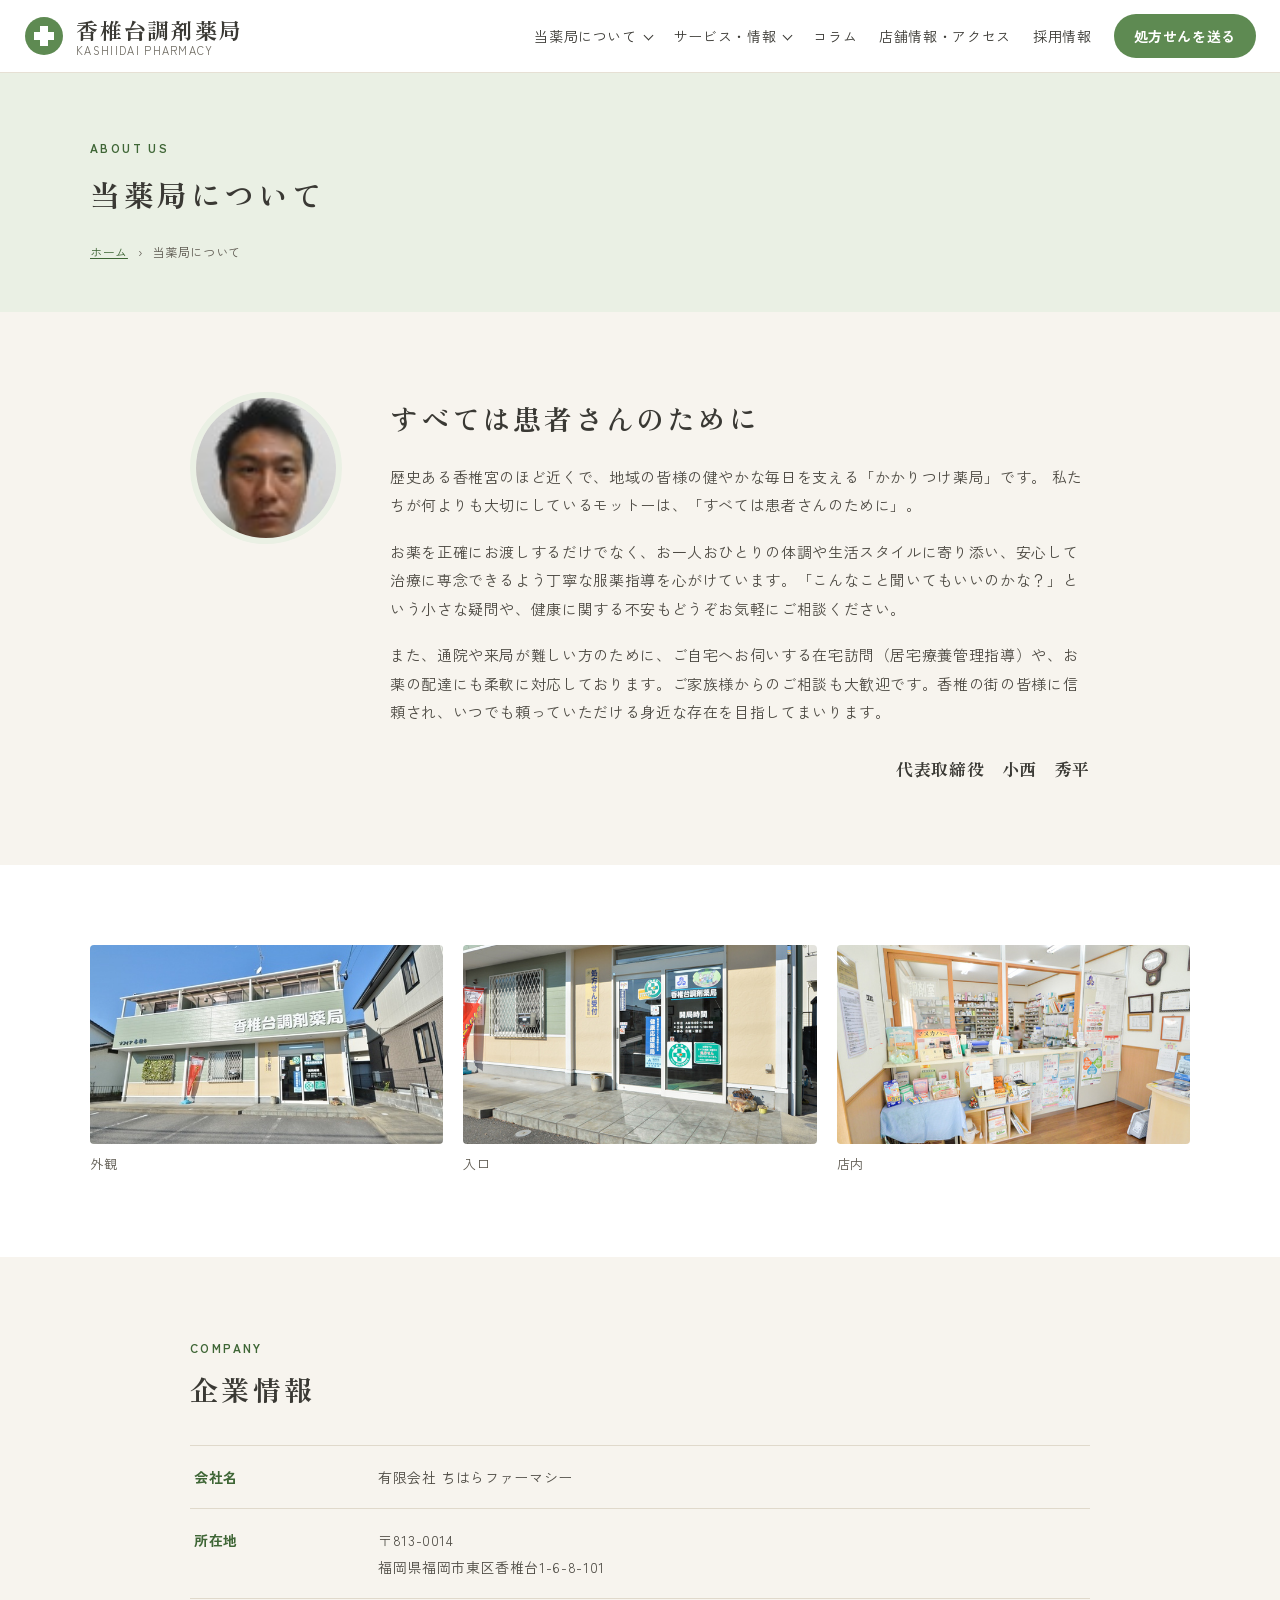
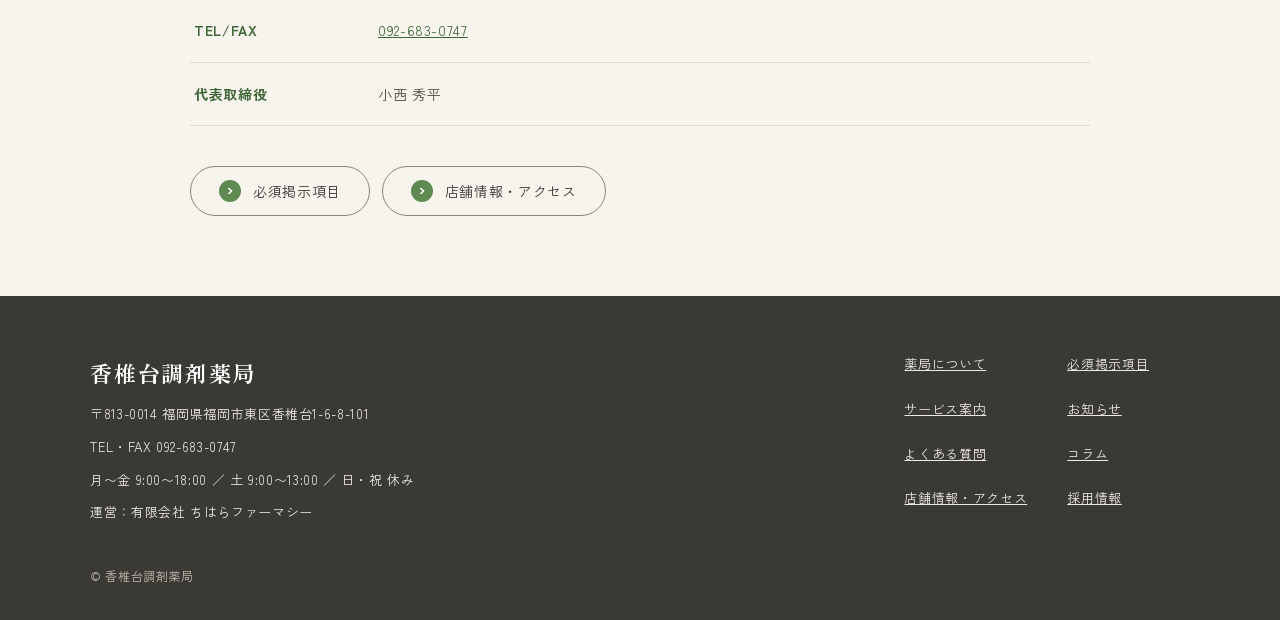
==== about.html @ bf38a9e5 "複数ページ構成に変更、先方の修正依頼を反映 - 処方せんの事前送信をトップの上部へ移動、LINEのQRとコラム誘導を追加 - 「当薬局の取り組み」を追加（分包機・錠剤チェックの写真を円形で表示） - " ====
<!doctype html>
<html lang="ja">
<head>
<meta charset="utf-8">
<meta name="viewport" content="width=device-width, initial-scale=1">
<title>当薬局について｜香椎台調剤薬局</title>
<meta name="description" content="香椎宮のほど近くにある、香椎台調剤薬局のごあいさつと企業情報です。">
<link rel="preconnect" href="https://fonts.googleapis.com">
<link href="https://fonts.googleapis.com/css2?family=Zen+Old+Mincho:wght@500;700&family=Zen+Kaku+Gothic+New:wght@400;500;700&display=swap" rel="stylesheet">
<link rel="stylesheet" href="css/style.css">
<script src="js/main.js" defer></script>
</head>
<body>
<div class="page">

  <!-- Header -->
  <header class="site-header">
    <div class="site-header__inner">
      <a href="index.html" class="logo">
        <svg width="40" height="40" viewBox="0 0 40 40" aria-hidden="true"><circle cx="20" cy="20" r="19" fill="var(--accent)"></circle><path d="M16 10h8v6h6v8h-6v6h-8v-6h-6v-8h6z" fill="#FFFFFF"></path></svg>
        <span class="logo__text">
          <span class="logo__name">香椎台調剤薬局</span>
          <span class="logo__sub">KASHIIDAI PHARMACY</span>
        </span>
      </a>
      <button type="button" class="menu-toggle" aria-expanded="false" aria-controls="global-nav" aria-label="メニューを開く">
        <span class="menu-toggle__bar"></span>
        <span class="menu-toggle__bar"></span>
        <span class="menu-toggle__bar"></span>
      </button>
      <nav id="global-nav" aria-label="メインメニュー" class="global-nav">
        <div class="nav-group">
          <a href="about.html" class="nav-group__label">当薬局について</a>
          <div class="nav-group__menu">
            <a href="about.html" aria-current="page">薬局について</a>
            <a href="notices.html">必須掲示項目</a>
          </div>
        </div>
        <div class="nav-group">
          <a href="services.html" class="nav-group__label">サービス・情報</a>
          <div class="nav-group__menu">
            <a href="services.html">サービス案内</a>
            <a href="news.html">お知らせ</a>
            <a href="faq.html">よくある質問</a>
          </div>
        </div>
        <a href="column.html">コラム</a>
        <a href="access.html">店舗情報・アクセス</a>
        <a href="recruit.html">採用情報</a>
        <a href="index.html#prescription" class="global-nav__cta">処方せんを送る</a>
      </nav>
    </div>
  </header>

  <section class="page-hero">
    <div class="page-hero__inner">
      <p class="eyebrow">ABOUT US</p>
      <h1 class="section-title page-hero__title">当薬局について</h1>
      <ol class="breadcrumb">
        <li><a href="index.html">ホーム</a></li>
        <li aria-current="page">当薬局について</li>
      </ol>
    </div>
  </section>

  <section class="content">
    <div class="content__inner">
      <div class="greeting">
        <figure class="greeting__photo">
          <img src="images/ceo.jpg" alt="代表取締役 小西 秀平" width="71" height="103">
        </figure>
        <div class="greeting__body">
          <h2 class="section-title section-title--sm greeting__title">すべては患者さんのために</h2>
          <p class="text">歴史ある香椎宮のほど近くで、地域の皆様の健やかな毎日を支える「かかりつけ薬局」です。 私たちが何よりも大切にしているモットーは、「すべては患者さんのために」。</p>
          <p class="text">お薬を正確にお渡しするだけでなく、お一人おひとりの体調や生活スタイルに寄り添い、安心して治療に専念できるよう丁寧な服薬指導を心がけています。「こんなこと聞いてもいいのかな？」という小さな疑問や、健康に関する不安もどうぞお気軽にご相談ください。</p>
          <p class="text">また、通院や来局が難しい方のために、ご自宅へお伺いする在宅訪問（居宅療養管理指導）や、お薬の配達にも柔軟に対応しております。ご家族様からのご相談も大歓迎です。香椎の街の皆様に信頼され、いつでも頼っていただける身近な存在を目指してまいります。</p>
          <p class="greeting__sign">代表取締役　小西　秀平</p>
        </div>
      </div>
    </div>
  </section>

  <section class="content content--tint">
    <div class="content__inner content__inner--wide">
      <ul class="gallery">
        <li><img src="images/pharmacy1.jpg" alt="香椎台調剤薬局の外観" width="600" height="337"><span>外観</span></li>
        <li><img src="images/pharmacy2.jpg" alt="香椎台調剤薬局の入口" width="600" height="337"><span>入口</span></li>
        <li><img src="images/pharmacy3.jpg" alt="香椎台調剤薬局の店内" width="600" height="337"><span>店内</span></li>
      </ul>
    </div>
  </section>

  <section class="content">
    <div class="content__inner">
      <div class="content__head">
        <p class="eyebrow">COMPANY</p>
        <h2 class="section-title section-title--sm section-title--spaced">企業情報</h2>
      </div>
      <dl class="info-table">
        <div class="info-table__row">
          <dt>会社名</dt>
          <dd>有限会社 ちはらファーマシー</dd>
        </div>
        <div class="info-table__row">
          <dt>所在地</dt>
          <dd>〒813-0014<br>福岡県福岡市東区香椎台1-6-8-101</dd>
        </div>
        <div class="info-table__row">
          <dt>TEL/FAX</dt>
          <dd><a href="tel:0926830747">092-683-0747</a></dd>
        </div>
        <div class="info-table__row">
          <dt>代表取締役</dt>
          <dd>小西 秀平</dd>
        </div>
      </dl>
      <div class="content__links">
        <a href="notices.html" class="btn-outline">
          <span class="btn-outline__icon"><svg width="12" height="12" viewBox="0 0 24 24" fill="none" stroke="#FFFFFF" stroke-width="3" aria-hidden="true"><path d="M9 6l6 6-6 6"></path></svg></span>
          必須掲示項目
        </a>
        <a href="access.html" class="btn-outline">
          <span class="btn-outline__icon"><svg width="12" height="12" viewBox="0 0 24 24" fill="none" stroke="#FFFFFF" stroke-width="3" aria-hidden="true"><path d="M9 6l6 6-6 6"></path></svg></span>
          店舗情報・アクセス
        </a>
      </div>
    </div>
  </section>

  <!-- Footer -->
  <footer class="site-footer">
    <div class="site-footer__inner">
      <div class="site-footer__info">
        <span class="site-footer__name">香椎台調剤薬局</span>
        <span>〒813-0014 福岡県福岡市東区香椎台1-6-8-101</span>
        <span>TEL・FAX 092-683-0747</span>
        <span>月〜金 9:00〜18:00 ／ 土 9:00〜13:00 ／ 日・祝 休み</span>
        <span>運営：有限会社 ちはらファーマシー</span>
      </div>
      <nav aria-label="フッターメニュー" class="footer-nav">
        <a href="about.html">薬局について</a>
        <a href="notices.html">必須掲示項目</a>
        <a href="services.html">サービス案内</a>
        <a href="news.html">お知らせ</a>
        <a href="faq.html">よくある質問</a>
        <a href="column.html">コラム</a>
        <a href="access.html">店舗情報・アクセス</a>
        <a href="recruit.html">採用情報</a>
      </nav>
    </div>
    <p class="site-footer__copy">© 香椎台調剤薬局</p>
  </footer>

</div>
</body>
</html>
---- css/style.css ----
/* =========================================================
   香椎台調剤薬局 スタイルシート
   ========================================================= */

/* ---------- Base ---------- */
:root{--accent:#5E8A52} /* メインカラーはここを変えるだけで全体に反映 */
html{
  scroll-behavior:smooth;
  -webkit-text-size-adjust:100%; /* iPhone横向き時の文字拡大を防ぐ */
}
body{margin:0;background:#F7F4EE}
/* :where() で詳細度を0にし、ボタン等のクラス指定の色を優先させる */
:where(a){color:#3F6636}
:where(a:hover){color:#2C4A26}

.page{
  font-family:'Zen Kaku Gothic New',sans-serif;
  color:#3A3934;
  background:#F7F4EE;
  line-height:1.9;
  letter-spacing:0.04em;
  position:relative;
  overflow:hidden;
  overflow-wrap:break-word;
}

/* ---------- Common parts ---------- */
.eyebrow{
  margin:0;
  font-size:12px;
  font-weight:700;
  letter-spacing:0.2em;
  color:#3F6636;
}

.section-title{
  margin:0;
  font-family:'Zen Old Mincho',serif;
  font-size:30px;
  font-weight:700;
  letter-spacing:0.12em;
}
.section-title--sm{font-size:28px}
.section-title--spaced{margin-top:4px}

.text{
  margin:0;
  font-size:15px;
  color:#4D4A43;
}

/* 矢印付きの枠線ボタン */
.btn-outline{
  display:inline-flex;
  align-items:center;
  gap:12px;
  min-height:48px;
  padding:0 28px;
  border:1px solid #8C8578;
  border-radius:999px;
  color:#3A3934;
  text-decoration:none;
  font-size:14px;
}
.btn-outline__icon{
  width:22px;
  height:22px;
  border-radius:50%;
  background:var(--accent);
  display:inline-flex;
  align-items:center;
  justify-content:center;
}

/* 塗りボタン */
.btn-primary{
  display:inline-flex;
  align-items:center;
  min-height:48px;
  padding:0 28px;
  border-radius:999px;
  background:var(--accent);
  color:#FFFFFF;
  text-decoration:none;
  font-weight:700;
  font-size:14px;
}

/* 写真差し替え用のプレースホルダー */
.photo-placeholder{
  border-radius:4px;
  display:flex;
  flex-direction:column;
  align-items:center;
  justify-content:center;
  gap:8px;
  font-size:13px;
}

/* ---------- Header ---------- */
.site-header{
  background:#FFFFFF;
  border-bottom:1px solid #E6E0D4;
}
.site-header__inner{
  max-width:1240px;
  margin:0 auto;
  padding:14px 24px;
  display:flex;
  flex-wrap:wrap;
  align-items:center;
  justify-content:space-between;
  gap:12px 24px;
}
.logo{
  display:flex;
  align-items:center;
  gap:12px;
  text-decoration:none;
  color:#3A3934;
}
.logo__text{
  display:flex;
  flex-direction:column;
  line-height:1.3;
}
.logo__name{
  font-family:'Zen Old Mincho',serif;
  font-size:22px;
  font-weight:700;
  letter-spacing:0.08em;
}
.logo__sub{
  font-size:11px;
  color:#6B675E;
  letter-spacing:0.12em;
}
.global-nav{
  display:flex;
  flex-wrap:wrap;
  align-items:center;
  gap:4px 22px;
  font-size:14px;
}
.global-nav a{
  color:#3A3934;
  text-decoration:none;
}
.global-nav a[aria-current="page"]{color:#3F6636;font-weight:700}

/* ドロップダウン（PC：ホバー・フォーカスで表示） */
.nav-group{position:relative}
.nav-group__label::after{
  content:"";
  display:inline-block;
  width:6px;
  height:6px;
  margin:0 0 3px 8px;
  border-right:1.5px solid currentColor;
  border-bottom:1.5px solid currentColor;
  transform:rotate(45deg);
}
.nav-group__menu{
  position:absolute;
  top:100%;
  left:-20px;
  z-index:10;
  min-width:190px;
  padding:10px 0;
  background:#FFFFFF;
  border:1px solid #E6E0D4;
  border-radius:4px;
  box-shadow:0 8px 24px rgba(58,57,52,0.08);
  display:flex;
  flex-direction:column;
  visibility:hidden;
  opacity:0;
  transition:opacity .15s,visibility .15s;
}
.nav-group__menu a{padding:8px 20px}
.nav-group__menu a:hover{background:#F2F5EE}
.nav-group:hover .nav-group__menu,
.nav-group:focus-within .nav-group__menu{
  visibility:visible;
  opacity:1;
}

.global-nav .global-nav__cta{
  display:inline-flex;
  align-items:center;
  gap:6px;
  min-height:44px;
  padding:0 20px;
  border-radius:999px;
  background:var(--accent);
  color:#FFFFFF;
  font-weight:700;
}

/* ハンバーガーボタン（PCでは非表示） */
.menu-toggle{
  display:none;
  flex-direction:column;
  align-items:center;
  justify-content:center;
  gap:5px;
  width:44px;
  height:44px;
  padding:0;
  border:none;
  background:none;
  cursor:pointer;
}
.menu-toggle__bar{
  display:block;
  width:24px;
  height:2px;
  border-radius:2px;
  background:#3A3934;
  transition:transform .25s,opacity .25s;
}
.menu-toggle[aria-expanded="true"] .menu-toggle__bar:nth-child(1){transform:translateY(7px) rotate(45deg)}
.menu-toggle[aria-expanded="true"] .menu-toggle__bar:nth-child(2){opacity:0}
.menu-toggle[aria-expanded="true"] .menu-toggle__bar:nth-child(3){transform:translateY(-7px) rotate(-45deg)}

/* ---------- Hero ---------- */
.hero{padding:24px 24px 0}
.hero__inner{
  max-width:1240px;
  margin:0 auto;
  position:relative;
  border-radius:6px;
  overflow:hidden;
  height:560px;
  background:#DCE9F0;
}
.hero__img{
  position:absolute;
  inset:0;
  width:100%;
  height:100%;
  object-fit:cover;
  display:block;
}
.hero__copy{
  position:absolute;
  top:56px;
  left:56px;
  display:flex;
  flex-direction:column;
  gap:14px;
  font-family:'Zen Old Mincho',serif;
  font-weight:700;
  font-size:clamp(18px,4.6vw,34px);
  line-height:1.5;
  letter-spacing:0.14em;
  color:#2F3A2C;
}
.hero__copy span{
  background:rgba(255,255,255,0.88);
  padding:4px 16px;
  align-self:flex-start;
}
.hero__badge{
  position:absolute;
  right:40px;
  bottom:36px;
  width:128px;
  height:128px;
  border-radius:50%;
  background:#FFFFFF;
  border:2px solid var(--accent);
  display:flex;
  flex-direction:column;
  align-items:center;
  justify-content:center;
  text-align:center;
  line-height:1.4;
}
.hero__badge-lead{font-size:12px;color:#4D4A43}
.hero__badge-title{
  font-family:'Zen Old Mincho',serif;
  font-size:22px;
  font-weight:700;
  color:#3F6636;
}
.hero__badge-count{font-size:13px;font-weight:700;color:#3A3934}

/* ---------- Quick info bar ---------- */
.quick-info{
  max-width:1240px;
  margin:0 auto;
  padding:0 24px;
}
.quick-info__grid{
  display:grid;
  grid-template-columns:repeat(auto-fit,minmax(min(220px,100%),1fr));
  border-bottom:1px solid #E0D9CB;
  font-size:14px;
}
.quick-info__item{
  display:flex;
  align-items:center;
  justify-content:center;
  gap:10px;
  min-height:60px;
  color:#3A3934;
  text-decoration:none;
}

/* ---------- About ---------- */
.about{
  max-width:1100px;
  margin:0 auto;
  padding:110px 24px 120px;
}
.about__grid{
  display:grid;
  grid-template-columns:repeat(auto-fit,minmax(min(320px,100%),1fr));
  gap:56px;
  align-items:center;
}
.about__photos{
  position:relative;
  min-height:420px;
}
.about__photo-main,
.about__photo-sub{
  display:block;
  object-fit:cover;
  border-radius:4px;
}
.about__photo-main{
  position:absolute;
  top:0;
  left:40px;
  width:calc(100% - 40px);
  height:270px;
  background:#DCE5D6;
}
.about__photo-sub{
  position:absolute;
  bottom:0;
  left:0;
  width:58%;
  height:190px;
  background:#E8DFD0;
  border:6px solid #F7F4EE;
}
.about__body{
  display:flex;
  flex-direction:column;
  gap:24px;
}
.about__title{
  line-height:1.7;
  letter-spacing:0.1em;
}
.about__body .btn-outline{align-self:flex-start}

/* ---------- Services ---------- */
.services{padding:0 24px 120px}
.services__panel{
  max-width:1100px;
  margin:0 auto;
  background:#ECE6DA;
  border-radius:4px;
  padding:72px clamp(24px,6vw,72px);
}
.services__head{
  display:flex;
  flex-wrap:wrap;
  justify-content:space-between;
  align-items:flex-end;
  gap:24px;
  margin-bottom:40px;
}
.services__heading{
  display:flex;
  flex-direction:column;
  gap:6px;
}
.services__lead{
  margin:0;
  max-width:440px;
  font-size:14px;
  color:#4D4A43;
}
.service-list{
  display:grid;
  grid-template-columns:repeat(auto-fit,minmax(min(200px,100%),1fr));
  gap:16px;
}
.service-item{
  display:flex;
  align-items:center;
  gap:14px;
  min-height:76px;
  padding:0 20px;
  background:#FFFFFF;
  border-radius:4px;
  font-size:15px;
  font-weight:500;
}
.service-item__icon{
  flex:none;
  width:40px;
  height:40px;
  border-radius:50%;
  background:#EEF3EA;
  display:flex;
  align-items:center;
  justify-content:center;
}
.services__more{
  display:flex;
  justify-content:center;
  margin-top:40px;
}
.services__more .btn-outline{
  padding:0 32px;
  background:#F7F4EE;
}

/* ---------- Points (当薬局のこだわり) ---------- */
.points{
  background:#EAF0E4;
  padding:100px 24px 110px;
}
.points__inner{
  max-width:1100px;
  margin:0 auto;
}
.points__head{
  text-align:center;
  margin-bottom:52px;
}
.point-list{
  display:grid;
  grid-template-columns:repeat(auto-fit,minmax(min(280px,100%),1fr));
  gap:32px;
}
.point{
  display:flex;
  flex-direction:column;
  align-items:center;
  text-align:center;
}
.point__photo{
  width:100%;
  aspect-ratio:4 / 3;
  color:#4A5246;
}
.point__photo--green{background:#DCE5D6}
.point__photo--beige{background:#E8DFD0}
.point__photo--gray{background:#DFE6E3}
.point__num{
  margin-top:-26px;
  width:52px;
  height:52px;
  border-radius:50%;
  background:var(--accent);
  color:#FFFFFF;
  display:flex;
  align-items:center;
  justify-content:center;
  font-family:'Zen Old Mincho',serif;
  font-size:18px;
  font-weight:700;
  border:4px solid #EAF0E4;
}
.point__title{
  margin:14px 0 10px;
  font-family:'Zen Old Mincho',serif;
  font-size:21px;
  font-weight:700;
  letter-spacing:0.1em;
}
.point__text{
  margin:0;
  font-size:14px;
  text-align:left;
  color:#4D4A43;
}

/* ---------- Prescription ---------- */
.prescription{
  background:#ECE6DA;
  padding:110px 24px;
}
.prescription__grid{
  max-width:1100px;
  margin:0 auto;
  display:grid;
  grid-template-columns:repeat(auto-fit,minmax(min(400px,100%),1fr));
  gap:24px;
}
.prescription__head{
  grid-column:1 / -1;
  text-align:center;
  margin-bottom:20px;
}
.prescription__head .section-title{margin:4px 0 10px}
.send-card{
  background:#FFFFFF;
  border:1px solid #E0D9CB;
  border-radius:4px;
  padding:36px;
  display:flex;
  flex-direction:column;
  gap:14px;
}
.send-card__title{
  margin:0;
  font-size:18px;
  font-weight:700;
}
.send-card__text{
  margin:0;
  font-size:14px;
  color:#4D4A43;
}
.send-card .btn-primary{align-self:flex-start}
.send-card__note{
  margin:-8px 0 0;
  font-size:13px;
  color:#5E5A51;
}
.send-card__fax{
  margin:0;
  font-family:'Zen Old Mincho',serif;
  font-size:26px;
  font-weight:700;
  color:#3F6636;
}
.send-card__qr{
  display:block;
  width:100%;
  max-width:260px;
  height:auto;
}

/* LINEコラムへの誘導バナー */
.column-banner{
  grid-column:1 / -1;
  display:flex;
  flex-wrap:wrap;
  align-items:center;
  gap:8px 20px;
  padding:22px 28px;
  background:#FFFFFF;
  border:1px solid #E0D9CB;
  border-left:4px solid var(--accent);
  border-radius:4px;
  color:#3A3934;
  text-decoration:none;
}
.column-banner__label{
  font-size:12px;
  font-weight:700;
  letter-spacing:0.2em;
  color:#3F6636;
}
.column-banner__title{
  flex:1 1 320px;
  font-weight:700;
  font-size:15px;
}
.column-banner__more{
  font-size:13px;
  color:#3F6636;
}
.column-banner__more::after{content:" →"}

/* ---------- Hours + Access ---------- */
.hours{
  background:#FFFFFF;
  padding:100px 24px;
}
.hours__grid{
  max-width:1100px;
  margin:0 auto;
  display:grid;
  grid-template-columns:repeat(auto-fit,minmax(min(320px,100%),1fr));
  gap:56px;
}
.info-block{
  display:flex;
  flex-direction:column;
  gap:20px;
}
.table-wrap{overflow-x:auto}
.hours-table{
  width:100%;
  min-width:440px;
  border-collapse:collapse;
  font-size:14px;
  text-align:center;
}
.hours-table thead tr{background:#ECE6DA}
.hours-table thead th{padding:12px 4px}
.hours-table thead th:first-child{
  padding:12px 8px;
  font-weight:700;
  text-align:left;
}
.hours-table tbody tr{border-bottom:1px solid #E6E0D4}
.hours-table tbody th{
  padding:14px 8px;
  text-align:left;
  font-weight:500;
}
.hours-table .is-open{color:#3F6636}
.hours-table .is-closed{color:#8C8578}
.hours__notes{
  margin:0;
  padding-left:1.2em;
  font-size:13px;
  color:#5E5A51;
}
.hours__notes li + li{margin-top:4px}
.access-map{
  height:260px;
  border-radius:4px;
  overflow:hidden;
  background:#E3E8DF;
}
.access-map iframe{
  display:block;
  width:100%;
  height:100%;
  border:0;
}
.access-list{
  margin:0;
  display:grid;
  grid-template-columns:88px 1fr;
  gap:8px 16px;
  font-size:14px;
}
.access-list dt{font-weight:700}
.access-list dd{margin:0}

/* ---------- Pharmacy information ---------- */
.info{padding:100px 24px}
.info__inner{
  max-width:900px;
  margin:0 auto;
}
.info__head{
  text-align:center;
  margin-bottom:40px;
}
.info-table{
  margin:0;
  border-top:1px solid #E0D9CB;
  font-size:14px;
}
.info-table__row{
  display:grid;
  grid-template-columns:160px 1fr;
  gap:8px 24px;
  padding:18px 4px;
  border-bottom:1px solid #E0D9CB;
}
.info-table dt{
  font-weight:700;
  color:#3F6636;
}
.info-table dd{
  margin:0;
  color:#4D4A43;
}

/* ---------- News ---------- */
.news{padding:100px 24px}
.news__inner{
  max-width:900px;
  margin:0 auto;
}
.news__head{
  display:flex;
  flex-wrap:wrap;
  justify-content:space-between;
  align-items:flex-end;
  gap:16px;
  margin-bottom:28px;
}
.news__more{font-size:14px}
.news-list{
  list-style:none;
  margin:0;
  padding:0;
  border-top:1px solid #E0D9CB;
}
.news-list li{border-bottom:1px solid #E0D9CB}
.news-list a,
.news-list__row{
  display:flex;
  flex-wrap:wrap;
  align-items:center;
  gap:8px 20px;
  padding:20px 4px;
  color:#3A3934;
  text-decoration:none;
  font-size:15px;
}
.news-list__date{
  font-size:13px;
  color:#5E5A51;
}
.news-list__tag{
  font-size:12px;
  padding:2px 12px;
  border-radius:999px;
  background:#EAF0E4;
  color:#3F6636;
}

/* ---------- Recruit ---------- */
.recruit{padding:100px 24px}
.recruit__banner{
  max-width:1100px;
  margin:0 auto;
  border-radius:4px;
  background:var(--accent);
  color:#FFFFFF;
  padding:48px clamp(24px,6vw,64px);
  display:flex;
  flex-wrap:wrap;
  align-items:center;
  justify-content:space-between;
  gap:24px;
}
.recruit__banner .eyebrow{color:inherit}
.recruit__title{
  margin:4px 0 6px;
  font-size:26px;
  letter-spacing:0.1em;
}
.recruit__text{
  margin:0;
  font-size:14px;
}
.recruit__banner .btn-primary{
  padding:0 32px;
  background:#FFFFFF;
  color:#2F4A29;
}

/* ---------- Footer ---------- */
.site-footer{
  background:#3A3934;
  color:#EDEAE3;
  padding:56px 24px 32px;
}
.site-footer__inner{
  max-width:1100px;
  margin:0 auto;
  display:flex;
  flex-wrap:wrap;
  justify-content:space-between;
  gap:32px;
}
.site-footer__info{
  display:flex;
  flex-direction:column;
  gap:8px;
  font-size:13px;
}
.site-footer__name{
  font-family:'Zen Old Mincho',serif;
  font-size:22px;
  font-weight:700;
  letter-spacing:0.08em;
  color:#FFFFFF;
}
.footer-nav{
  display:grid;
  grid-template-columns:repeat(2,minmax(0,1fr));
  gap:6px 40px;
  font-size:13px;
}
.footer-nav a{color:#EDEAE3}
.site-footer__copy{
  max-width:1100px;
  margin:40px auto 0;
  font-size:12px;
  color:#BDB8AD;
}

/* ---------- Efforts (当薬局の取り組み) ---------- */
.efforts{
  background:#FFFFFF;
  padding:100px 24px 110px;
}
.efforts__inner{
  max-width:1000px;
  margin:0 auto;
}
.efforts__head{
  text-align:center;
  margin-bottom:52px;
}
.efforts__head .section-title{margin-bottom:12px}
.effort-list{
  display:grid;
  grid-template-columns:repeat(auto-fit,minmax(min(360px,100%),1fr));
  gap:48px;
}
.effort{
  display:flex;
  flex-direction:column;
  align-items:center;
}
/* 四角い写真を円形に切り抜いて表示 */
.effort__img{
  display:block;
  width:240px;
  height:240px;
  border-radius:50%;
  object-fit:cover;
  border:6px solid #EAF0E4;
}
.effort__img--right{object-position:78% 50%} /* 計量器と画面が写る位置に寄せる */
.effort__title{
  margin:22px 0 10px;
  font-family:'Zen Old Mincho',serif;
  font-size:21px;
  font-weight:700;
  letter-spacing:0.1em;
  text-align:center;
}
.effort__text{
  margin:0;
  font-size:14px;
  color:#4D4A43;
}

/* ---------- Column ---------- */
.column-list{
  display:grid;
  grid-template-columns:repeat(auto-fit,minmax(min(300px,100%),1fr));
  gap:20px;
}
.column-card{
  display:flex;
  flex-direction:column;
  gap:10px;
  padding:28px;
  background:#FFFFFF;
  border:1px solid #E0D9CB;
  border-radius:4px;
  color:#3A3934;
  text-decoration:none;
}
.column-card:hover{border-color:var(--accent)}
.column-card__cat{
  align-self:flex-start;
  font-size:12px;
  padding:2px 12px;
  border-radius:999px;
  background:#EAF0E4;
  color:#3F6636;
}
.column-card__title{
  font-weight:700;
  font-size:16px;
  line-height:1.7;
}
.column-card__lead{
  font-size:13px;
  color:#5E5A51;
}

/* ---------- 下層ページ共通 ---------- */
.page-hero{
  background:#EAF0E4;
  padding:64px 24px 48px;
}
.page-hero__inner{
  max-width:1100px;
  margin:0 auto;
}
.page-hero__title{margin:6px 0 18px}
.breadcrumb{
  list-style:none;
  margin:0;
  padding:0;
  display:flex;
  flex-wrap:wrap;
  gap:4px 0;
  font-size:12px;
  color:#5E5A51;
}
.breadcrumb li + li::before{
  content:"›";
  margin:0 10px;
}
.content{padding:80px 24px}
.content--tint{background:#FFFFFF}
.content--photo{padding-bottom:0}
.content__inner{
  max-width:900px;
  margin:0 auto;
  display:flex;
  flex-direction:column;
  gap:20px;
}
.content__inner--wide{max-width:1100px}
.content__head{margin-bottom:8px}
.content__lead{margin-bottom:12px}
.content__note{
  margin:12px 0 0;
  font-size:13px;
  color:#5E5A51;
}
.content__links{
  display:flex;
  flex-wrap:wrap;
  gap:12px;
  margin-top:20px;
}
.info-table--wide .info-table__row{grid-template-columns:minmax(0,320px) 1fr}
.info-table__pay{
  display:block;
  width:100%;
  max-width:340px;
  height:auto;
  margin:12px 0;
  border:1px solid #E0D9CB;
}
.info-table__sub{
  display:block;
  font-size:13px;
}

/* 番号付きの手順 */
.steps{
  list-style:none;
  counter-reset:step;
  margin:0;
  padding:0;
  display:flex;
  flex-direction:column;
  gap:12px;
}
.steps li{
  counter-increment:step;
  position:relative;
  padding-left:44px;
}
.steps li::before{
  content:counter(step);
  position:absolute;
  left:0;
  top:2px;
  width:30px;
  height:30px;
  border-radius:50%;
  background:var(--accent);
  color:#FFFFFF;
  font-size:14px;
  font-weight:700;
  line-height:30px;
  text-align:center;
}
.steps--card li{
  padding:16px 20px 16px 64px;
  background:#F7F4EE;
  border-radius:4px;
  font-size:14px;
}
.steps--card li::before{left:20px;top:16px}

/* ---------- 当薬局について ---------- */
.greeting{
  display:grid;
  grid-template-columns:160px 1fr;
  gap:40px;
  align-items:start;
}
.greeting__photo{margin:0}
/* 元画像が小さいため、表示サイズを抑えて粗さを目立たせない */
.greeting__photo img{
  display:block;
  width:140px;
  height:140px;
  border-radius:50%;
  object-fit:cover;
  object-position:50% 20%;
  border:6px solid #EAF0E4;
}
.greeting__body{
  display:flex;
  flex-direction:column;
  gap:18px;
}
.greeting__title{letter-spacing:0.1em}
.greeting__sign{
  margin:8px 0 0;
  text-align:right;
  font-family:'Zen Old Mincho',serif;
  font-size:17px;
  font-weight:700;
}
.gallery{
  list-style:none;
  margin:0;
  padding:0;
  display:grid;
  grid-template-columns:repeat(auto-fit,minmax(min(280px,100%),1fr));
  gap:20px;
}
.gallery li{
  display:flex;
  flex-direction:column;
  gap:8px;
  font-size:13px;
  color:#5E5A51;
}
.gallery img,
.access-photo{
  display:block;
  width:100%;
  height:auto;
  aspect-ratio:16 / 9;
  object-fit:cover;
  border-radius:4px;
}
.access-photo{max-width:720px;margin:0 auto}

/* ---------- 必須掲示項目 ---------- */
.notice-block{
  padding:24px 28px;
  background:#FFFFFF;
  border:1px solid #E0D9CB;
  border-radius:4px;
}
.notice-block__title{
  margin:0 0 8px;
  font-size:17px;
  color:#3F6636;
}

/* ---------- サービス案内 ---------- */
.service-cards{
  display:grid;
  grid-template-columns:repeat(auto-fit,minmax(min(300px,100%),1fr));
  gap:20px;
}
.service-card{
  padding:28px;
  background:#FFFFFF;
  border:1px solid #E0D9CB;
  border-radius:4px;
}
.service-card__num{
  font-family:'Zen Old Mincho',serif;
  font-size:14px;
  font-weight:700;
  color:#3F6636;
}
.service-card__title{
  margin:4px 0 10px;
  font-size:18px;
}
.service-card__text{
  margin:0;
  font-size:14px;
  color:#4D4A43;
}
.pay-box{
  display:grid;
  grid-template-columns:200px 1fr;
  grid-template-areas:"qr logo" "qr text";
  align-items:center;
  gap:12px 32px;
  padding:28px;
  background:#F7F4EE;
  border-radius:4px;
}
.pay-box__logo{
  grid-area:logo;
  display:block;
  width:180px;
  height:auto;
  align-self:end;
}
.pay-box__qr{
  grid-area:qr;
  display:block;
  width:100%;
  height:auto;
  border:1px solid #E0D9CB;
}
.pay-box__text{
  grid-area:text;
  margin:0;
  font-size:14px;
  align-self:start;
}

/* ---------- よくある質問 ---------- */
.faq-group + .faq-group{margin-top:32px}
.faq-group__title{
  margin:0 0 12px;
  padding-left:12px;
  border-left:4px solid var(--accent);
  font-size:18px;
}
.faq{
  background:#FFFFFF;
  border:1px solid #E0D9CB;
  border-radius:4px;
}
.faq + .faq{margin-top:8px}
.faq__q{
  position:relative;
  padding:16px 48px 16px 52px;
  font-weight:700;
  font-size:15px;
  cursor:pointer;
  list-style:none;
}
.faq__q::-webkit-details-marker{display:none}
.faq__q::before{
  content:"Q";
  position:absolute;
  left:20px;
  top:14px;
  font-family:'Zen Old Mincho',serif;
  font-size:18px;
  color:#3F6636;
}
.faq__q::after{
  content:"＋";
  position:absolute;
  right:20px;
  top:16px;
  color:#3F6636;
}
.faq[open] .faq__q::after{content:"−"}
.faq__a{
  position:relative;
  margin:0;
  padding:0 20px 18px 52px;
  font-size:14px;
  color:#4D4A43;
}
.faq__a::before{
  content:"A";
  position:absolute;
  left:20px;
  top:-2px;
  font-family:'Zen Old Mincho',serif;
  font-size:18px;
  color:#8A7B66;
}

/* ---------- コラム記事 ---------- */
.article{padding:64px 24px 100px}
.article__inner{
  max-width:780px;
  margin:0 auto;
}
.article__body{
  margin-top:24px;
  font-size:15px;
}
.article__body p{margin:0 0 1.2em}
.article__body h2{
  margin:2.2em 0 0.8em;
  padding-bottom:8px;
  border-bottom:2px solid #DCE5D6;
  font-family:'Zen Old Mincho',serif;
  font-size:21px;
  letter-spacing:0.08em;
}
.article__body ul{margin:0 0 1.2em;padding-left:1.4em}
.article__body ul li + li{margin-top:6px}
.article__body .steps{margin-bottom:1.2em}
.article__figure{margin:24px 0}
.article__figure img{
  display:block;
  max-width:100%;
  height:auto;
  margin:0 auto;
}
.article__figure--qr img{width:300px}
.article__note{
  margin:40px 0 0;
  padding:16px 20px;
  background:#FFFFFF;
  border-radius:4px;
  font-size:13px;
  color:#5E5A51;
}
.article__back{
  margin-top:40px;
  text-align:center;
}

/* ---------- 採用情報 ---------- */
.job{
  padding:32px;
  background:#FFFFFF;
  border:1px solid #E0D9CB;
  border-radius:4px;
}
.job + .job{margin-top:12px}
.job__title{
  margin:0 0 16px;
  font-family:'Zen Old Mincho',serif;
  font-size:21px;
  letter-spacing:0.08em;
}
.apply{
  margin-top:20px;
  padding:32px;
  background:#EAF0E4;
  border-radius:4px;
  text-align:center;
}
.apply__title{
  margin:0 0 8px;
  font-size:18px;
}
.apply__contact{
  margin:12px 0 0;
  font-size:16px;
  font-weight:700;
}

/* =========================================================
   Responsive
   ========================================================= */

/* ---------- タブレット以下（〜960px）：ハンバーガーメニュー ---------- */
@media (max-width:960px){
  .menu-toggle{display:flex}
  .global-nav{
    display:none;
    width:100%;
    flex-direction:column;
    align-items:stretch;
    gap:0;
    font-size:15px;
    border-top:1px solid #E6E0D4;
  }
  .global-nav.is-open{display:flex}
  .global-nav a{
    padding:14px 4px;
    border-bottom:1px solid #E6E0D4;
  }
  .global-nav .global-nav__cta{
    justify-content:center;
    margin:16px 0 4px;
    border-bottom:none;
  }
  /* ドロップダウンは展開した状態で並べる */
  .global-nav .nav-group__label{
    padding:14px 4px 4px;
    border-bottom:none;
    font-size:12px;
    font-weight:700;
    color:#6B675E;
  }
  .nav-group__label::after{display:none}
  .nav-group__menu{
    position:static;
    min-width:0;
    padding:0;
    border:none;
    border-bottom:1px solid #E6E0D4;
    box-shadow:none;
    visibility:visible;
    opacity:1;
  }
  .global-nav .nav-group__menu a{padding:12px 4px 12px 16px}
  .global-nav .nav-group__menu a:last-child{border-bottom:none}
}

/* ---------- スマートフォン（〜600px）：iPhone / Android ---------- */
@media (max-width:600px){
  /* 共通 */
  .section-title{
    font-size:24px;
    letter-spacing:0.08em;
  }
  .section-title--sm{font-size:23px}
  .text{font-size:14px}

  /* Header */
  .site-header__inner{padding:10px 16px}
  .logo{gap:10px}
  .logo svg{width:34px;height:34px}
  .logo__name{font-size:19px}
  .logo__sub{font-size:10px}

  /* Hero */
  .hero{padding:12px 16px 0}
  .hero__inner{height:420px}
  .hero__copy{
    top:24px;
    left:16px;
    gap:8px;
    font-size:clamp(18px,5.2vw,24px);
    letter-spacing:0.08em;
  }
  .hero__copy span{padding:2px 10px}
  .hero__badge{
    right:16px;
    bottom:16px;
    width:96px;
    height:96px;
  }
  .hero__badge-lead{font-size:10px}
  .hero__badge-title{font-size:17px}
  .hero__badge-count{font-size:11px}

  /* Quick info：3列のまま、アイコンを上に */
  .quick-info{padding:0 16px}
  .quick-info__grid{
    grid-template-columns:repeat(3,minmax(0,1fr));
    font-size:12px;
    letter-spacing:0;
  }
  .quick-info__item{
    flex-direction:column;
    gap:4px;
    min-height:72px;
    padding:8px 2px;
    text-align:center;
    line-height:1.4;
  }

  /* About */
  .about{padding:64px 16px 72px}
  .about__grid{gap:32px}
  .about__photos{min-height:300px}
  .about__photo-main{left:24px;width:calc(100% - 24px);height:200px}
  .about__photo-sub{width:64%;height:140px}
  .about__body{gap:18px}
  .about__title{font-size:clamp(19px,5.4vw,24px)}

  /* Services：2列・アイコンを上に */
  .services{padding:0 16px 72px}
  .services__panel{padding:48px 16px}
  .services__head{gap:16px;margin-bottom:28px}
  .service-list{
    grid-template-columns:repeat(2,minmax(0,1fr));
    gap:10px;
  }
  .service-item{
    flex-direction:column;
    justify-content:center;
    gap:8px;
    min-height:112px;
    padding:14px 8px;
    font-size:14px;
    text-align:center;
    line-height:1.5;
  }
  .services__more{margin-top:28px}

  /* Points */
  .points{padding:64px 16px 72px}
  .points__head{margin-bottom:36px}
  .point-list{gap:40px}
  .point__title{font-size:19px}

  /* News */
  .news{padding:64px 16px}
  .news-list a,
  .news-list__row{
    gap:4px 12px;
    padding:16px 4px;
    font-size:14px;
  }

  /* Prescription */
  .prescription{padding:64px 16px}
  .prescription__grid{gap:16px}
  .prescription__head{margin-bottom:8px}
  .send-card{padding:24px 20px}
  .send-card .btn-primary{
    align-self:stretch;
    justify-content:center;
  }
  .send-card__fax{font-size:22px}
  .send-card__qr{display:none} /* スマホでは自分の画面を読み取れないのでボタンのみ */
  .column-banner{padding:18px 20px}

  /* Hours + Access */
  .hours{padding:64px 16px}
  .hours__grid{gap:56px}
  .hours-table{
    min-width:0;
    font-size:13px;
  }
  .hours-table thead th{padding:10px 2px}
  .hours-table thead th:first-child{padding:10px 6px}
  .hours-table tbody th{padding:12px 6px}
  .access-map{height:240px}

  /* Pharmacy information */
  .info{padding:64px 16px}
  .info__head{margin-bottom:28px}
  .info-table__row{
    grid-template-columns:1fr;
    gap:2px;
    padding:14px 4px;
  }
  .access-list{grid-template-columns:64px 1fr}

  /* Efforts */
  .efforts{padding:64px 16px 72px}
  .efforts__head{margin-bottom:36px}
  .effort-list{gap:40px}
  .effort__img{width:200px;height:200px}
  .effort__title{font-size:19px}

  /* Column */
  .column-card{padding:22px 20px}

  /* 下層ページ */
  .page-hero{padding:40px 16px 32px}
  .content{padding:56px 16px}
  .content--photo{padding-bottom:0}
  .info-table--wide .info-table__row{grid-template-columns:1fr}
  .steps--card li{padding:14px 16px 14px 56px}
  .steps--card li::before{left:14px;top:14px}
  .greeting{
    grid-template-columns:1fr;
    gap:24px;
    justify-items:center;
  }
  .greeting__photo img{width:120px;height:120px}
  .notice-block{padding:20px}
  .service-card{padding:22px 20px}
  .pay-box{
    grid-template-columns:1fr;
    grid-template-areas:"logo" "text" "qr";
    justify-items:center;
    padding:24px 16px;
    text-align:center;
  }
  .pay-box__qr{max-width:220px}
  .faq__q{padding:14px 40px 14px 44px;font-size:14px}
  .faq__q::before{left:16px;top:12px}
  .faq__q::after{right:14px;top:14px}
  .faq__a{padding:0 16px 16px 44px}
  .faq__a::before{left:16px}
  .article{padding:40px 16px 72px}
  .article__body{font-size:14px}
  .article__body h2{font-size:19px}
  .job{padding:24px 16px}
  .job__title{font-size:18px}
  .apply{padding:24px 16px}

  /* Recruit */
  .recruit{padding:64px 16px}
  .recruit__banner{padding:36px 20px}
  .recruit__title{
    font-size:18px;
    letter-spacing:0.04em;
  }
  .recruit__banner .btn-primary{
    width:100%;
    justify-content:center;
  }

  /* Footer */
  .site-footer{padding:48px 16px 28px}
  .footer-nav{gap:6px 24px}
  .site-footer__copy{margin-top:32px}
}

/* ---------- 小さめのスマートフォン（〜360px）：iPhone SE・小型Android ---------- */
@media (max-width:360px){
  .service-item{
    font-size:13px;
    letter-spacing:0;
  }
  .send-card__fax{font-size:19px}
}
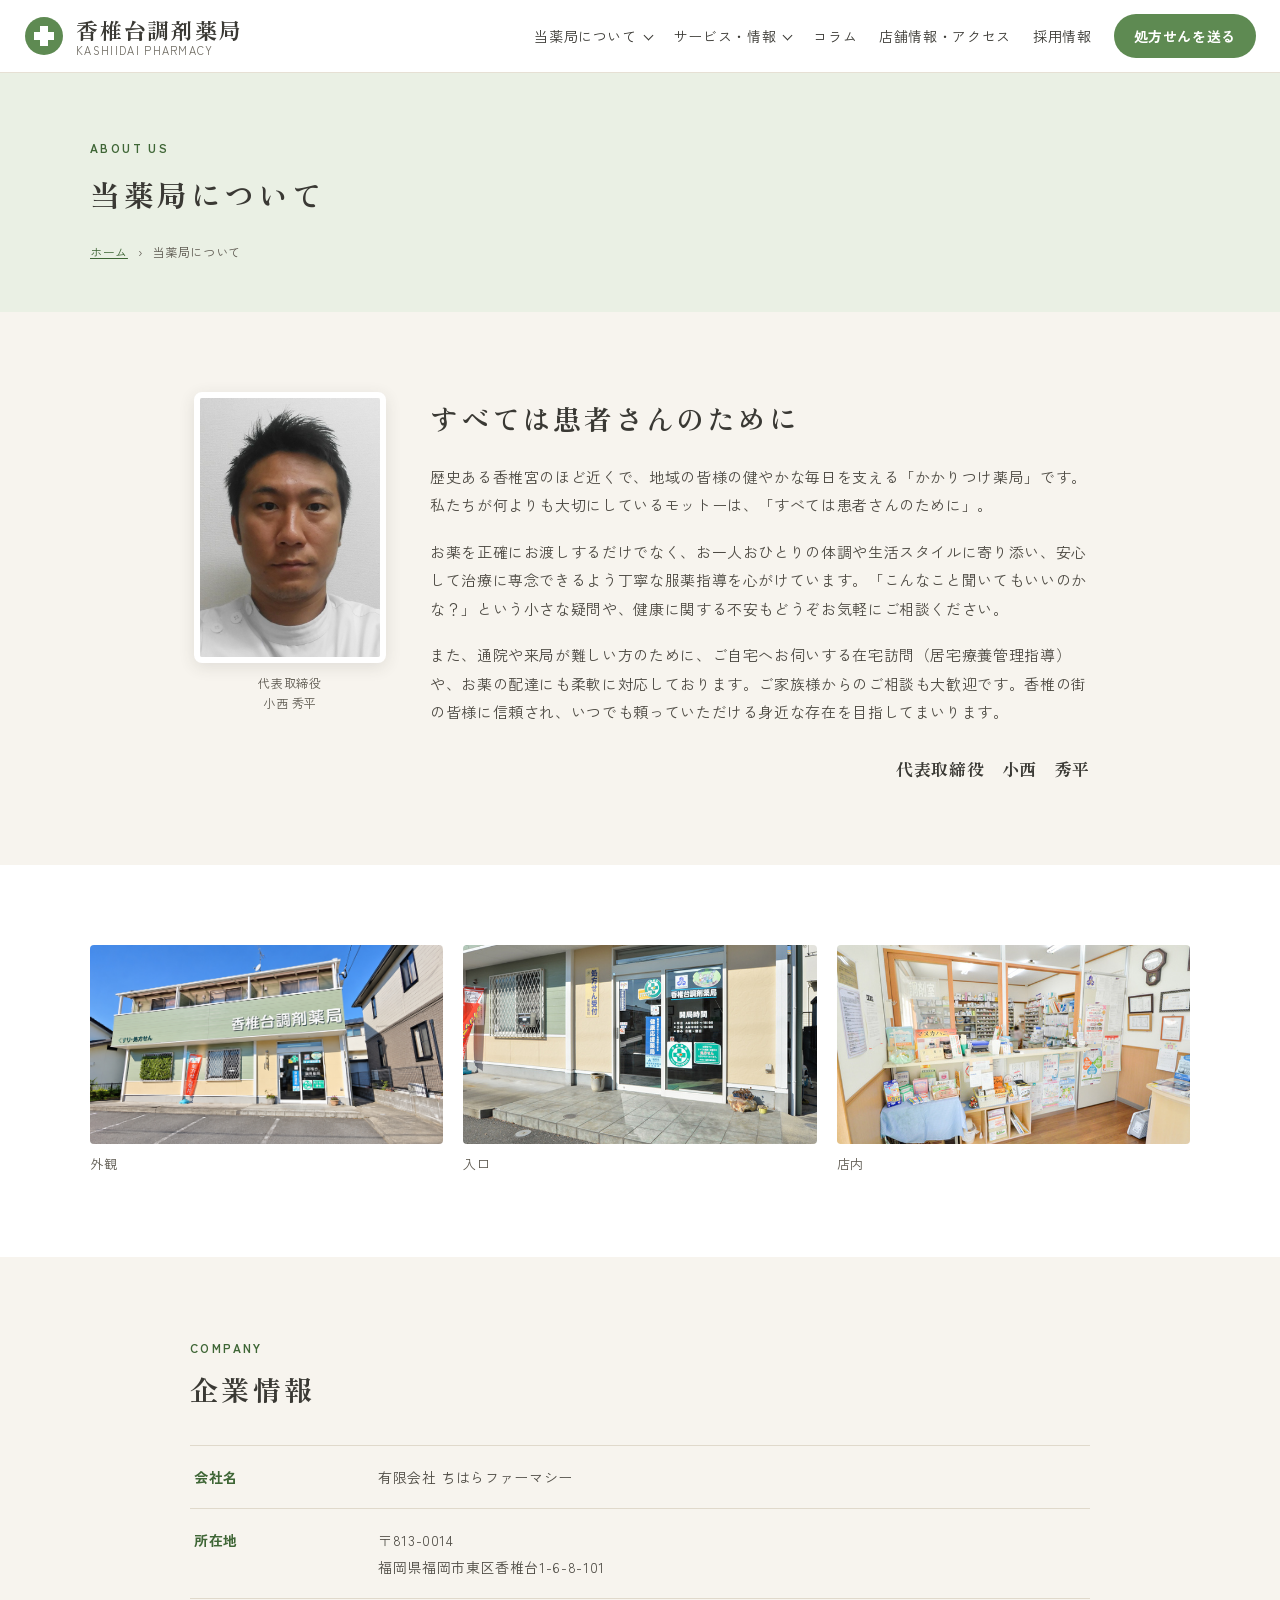
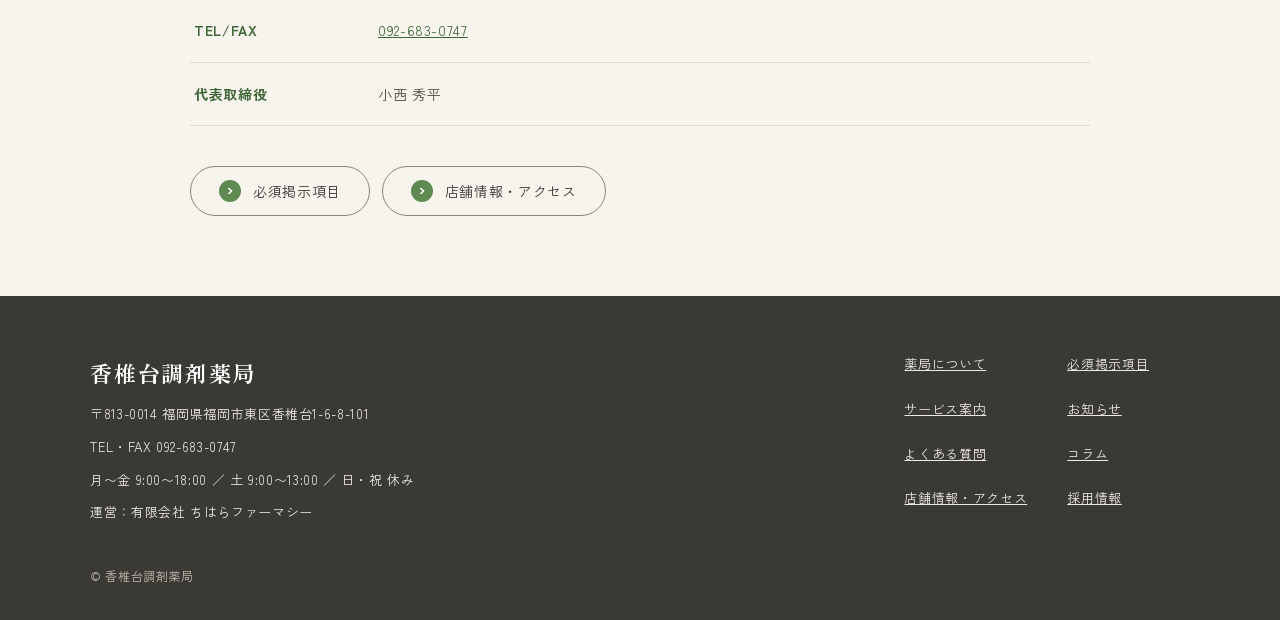
==== commit bb7fe7f8: "こだわりの写真を追加、代表写真の表示を改善 - 「当薬局のこだわり」の仮置き枠を写真（point1〜3）に差し替え、「※写真はイメージです」を追記 - 代表の写真を高解像度の画像に差し替え、丸形から縦" ====
--- a/about.html
+++ b/about.html
@@ -67,7 +67,8 @@
     <div class="content__inner">
       <div class="greeting">
         <figure class="greeting__photo">
-          <img src="images/ceo.jpg" alt="代表取締役 小西 秀平" width="71" height="103">
+          <img src="images/ceo.jpg" alt="代表取締役 小西 秀平" width="578" height="834">
+          <figcaption>代表取締役<br>小西 秀平</figcaption>
         </figure>
         <div class="greeting__body">
           <h2 class="section-title section-title--sm greeting__title">すべては患者さんのために</h2>
--- a/css/style.css
+++ b/css/style.css
@@ -286,6 +286,63 @@
 }
 .hero__badge-count{font-size:13px;font-weight:700;color:#3A3934}
 
+/* スライド（時間差で横に切り替え） */
+.hero__track{
+  position:absolute;
+  inset:0;
+  display:flex;
+  transition:transform .9s ease;
+}
+.hero__slide{
+  position:relative;
+  flex:0 0 100%;
+  height:100%;
+}
+.hero__slide--link{
+  display:block;
+  color:inherit;
+  text-decoration:none;
+}
+.hero__more{
+  position:absolute;
+  left:56px;
+  bottom:48px;
+  gap:8px;
+}
+.hero__more::after{content:"→"}
+.hero__dots{
+  position:absolute;
+  left:50%;
+  bottom:16px;
+  transform:translateX(-50%);
+  display:flex;
+  gap:4px;
+}
+/* 押しやすいよう当たり判定は24px、見た目は10pxの丸 */
+.hero__dot{
+  width:24px;
+  height:24px;
+  padding:0;
+  border:none;
+  background:none;
+  cursor:pointer;
+  display:flex;
+  align-items:center;
+  justify-content:center;
+}
+.hero__dot::before{
+  content:"";
+  width:10px;
+  height:10px;
+  border-radius:50%;
+  background:rgba(255,255,255,0.7);
+  box-shadow:0 0 0 1px rgba(58,57,52,0.25);
+}
+.hero__dot[aria-current="true"]::before{background:var(--accent)}
+@media (prefers-reduced-motion:reduce){
+  .hero__track{transition:none}
+}
+
 /* ---------- Quick info bar ---------- */
 .quick-info{
   max-width:1240px;
@@ -447,13 +504,14 @@
   text-align:center;
 }
 .point__photo{
+  display:block;
   width:100%;
+  height:auto;
   aspect-ratio:4 / 3;
-  color:#4A5246;
-}
-.point__photo--green{background:#DCE5D6}
-.point__photo--beige{background:#E8DFD0}
-.point__photo--gray{background:#DFE6E3}
+  object-fit:cover;
+  border-radius:4px;
+  background:#DCE5D6;
+}
 .point__num{
   margin-top:-26px;
   width:52px;
@@ -481,6 +539,12 @@
   font-size:14px;
   text-align:left;
   color:#4D4A43;
+}
+.points__note{
+  margin:32px 0 0;
+  font-size:12px;
+  text-align:right;
+  color:#5E5A51;
 }
 
 /* ---------- Prescription ---------- */
@@ -976,20 +1040,32 @@
 /* ---------- 当薬局について ---------- */
 .greeting{
   display:grid;
-  grid-template-columns:160px 1fr;
+  grid-template-columns:200px 1fr;
   gap:40px;
   align-items:start;
 }
-.greeting__photo{margin:0}
-/* 元画像が小さいため、表示サイズを抑えて粗さを目立たせない */
+.greeting__photo{
+  margin:0;
+  display:flex;
+  flex-direction:column;
+  align-items:center;
+  gap:10px;
+}
 .greeting__photo img{
   display:block;
-  width:140px;
-  height:140px;
-  border-radius:50%;
-  object-fit:cover;
-  object-position:50% 20%;
-  border:6px solid #EAF0E4;
+  width:180px;
+  height:auto;
+  aspect-ratio:578 / 834;
+  border-radius:8px;
+  border:6px solid #FFFFFF;
+  box-shadow:0 4px 16px rgba(58,57,52,0.12);
+  background:#FFFFFF;
+}
+.greeting__photo figcaption{
+  font-size:12px;
+  line-height:1.6;
+  text-align:center;
+  color:#5E5A51;
 }
 .greeting__body{
   display:flex;
@@ -1187,7 +1263,8 @@
   height:auto;
   margin:0 auto;
 }
-.article__figure--qr img{width:300px}
+.article__figure--qr{text-align:center}
+.article__figure--qr img{width:300px;margin-bottom:16px}
 .article__note{
   margin:40px 0 0;
   padding:16px 20px;
@@ -1309,6 +1386,16 @@
     letter-spacing:0.08em;
   }
   .hero__copy span{padding:2px 10px}
+  /* 2枚目：薬剤師の顔にかからないよう文字を下へ */
+  .hero__copy--line{top:auto;bottom:84px}
+  .hero__more{left:16px;bottom:24px}
+  .hero__dots{
+    left:auto;
+    right:8px;
+    bottom:auto;
+    top:8px;
+    transform:none;
+  }
   .hero__badge{
     right:16px;
     bottom:16px;
@@ -1436,7 +1523,7 @@
     gap:24px;
     justify-items:center;
   }
-  .greeting__photo img{width:120px;height:120px}
+  .greeting__photo img{width:160px}
   .notice-block{padding:20px}
   .service-card{padding:22px 20px}
   .pay-box{
